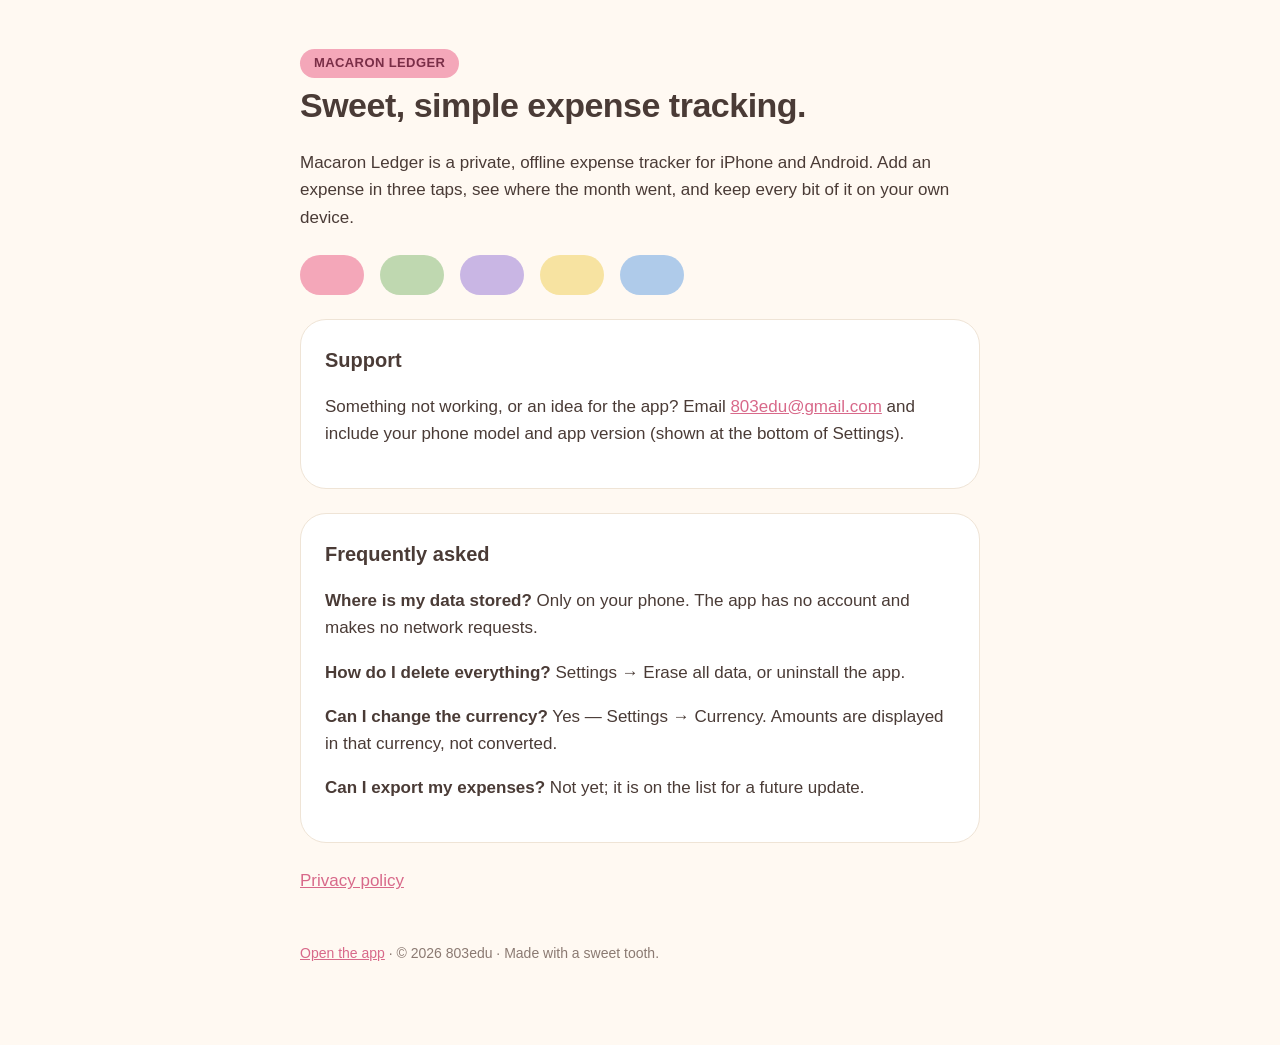
==== about/index.html @ 32e690c4 "Add files via upload" ====
<!doctype html>
<html lang="en"><head><meta charset="utf-8"><meta name="viewport" content="width=device-width,initial-scale=1">
<title>Macaron Ledger</title>
<style>
body{margin:0;background:#FFF9F2;color:#4A3B36;font:17px/1.6 -apple-system,BlinkMacSystemFont,"Segoe UI",Roboto,sans-serif}
main{max-width:680px;margin:0 auto;padding:48px 20px 80px}
h1{font-size:34px;letter-spacing:-.5px;margin:0 0 8px}h2{font-size:20px;margin:32px 0 8px}
a{color:#D8698A}.pill{display:inline-block;background:#F4A7B9;color:#7A2E47;border-radius:999px;padding:4px 14px;font-size:13px;font-weight:700;letter-spacing:.4px;text-transform:uppercase}
.card{background:#fff;border:1px solid #EFE4D6;border-radius:26px;padding:24px;margin:24px 0}
.mac{display:flex;gap:16px;margin:24px 0}.mac span{width:64px;height:40px;border-radius:32px;position:relative;display:block}
.mac span::after{content:"";position:absolute;left:8%;right:8%;top:42%;height:16%;border-radius:8px}
footer{color:#8B7A72;font-size:14px;margin-top:48px}
</style></head><body><main><span class="pill">Macaron Ledger</span>
<h1>Sweet, simple expense tracking.</h1>
<p>Macaron Ledger is a private, offline expense tracker for iPhone and Android. Add an expense in three taps, see where the month went, and keep every bit of it on your own device.</p>
<div class="mac">
<span style="background:#F4A7B9"></span><span style="background:#BFD8B0"></span><span style="background:#C9B6E4"></span><span style="background:#F7E3A1"></span><span style="background:#AFCBEA"></span>
</div>
<div class="card"><h2 style="margin-top:0">Support</h2>
<p>Something not working, or an idea for the app? Email <a href="mailto:803edu@gmail.com?subject=Macaron%20Ledger">803edu@gmail.com</a> and include your phone model and app version (shown at the bottom of Settings).</p></div>
<div class="card"><h2 style="margin-top:0">Frequently asked</h2>
<p><strong>Where is my data stored?</strong> Only on your phone. The app has no account and makes no network requests.</p>
<p><strong>How do I delete everything?</strong> Settings → Erase all data, or uninstall the app.</p>
<p><strong>Can I change the currency?</strong> Yes — Settings → Currency. Amounts are displayed in that currency, not converted.</p>
<p><strong>Can I export my expenses?</strong> Not yet; it is on the list for a future update.</p></div>
<p><a href="../privacy/">Privacy policy</a></p>
<footer><a href="../">Open the app</a> · © 2026 803edu · Made with a sweet tooth.</footer></main></body></html>
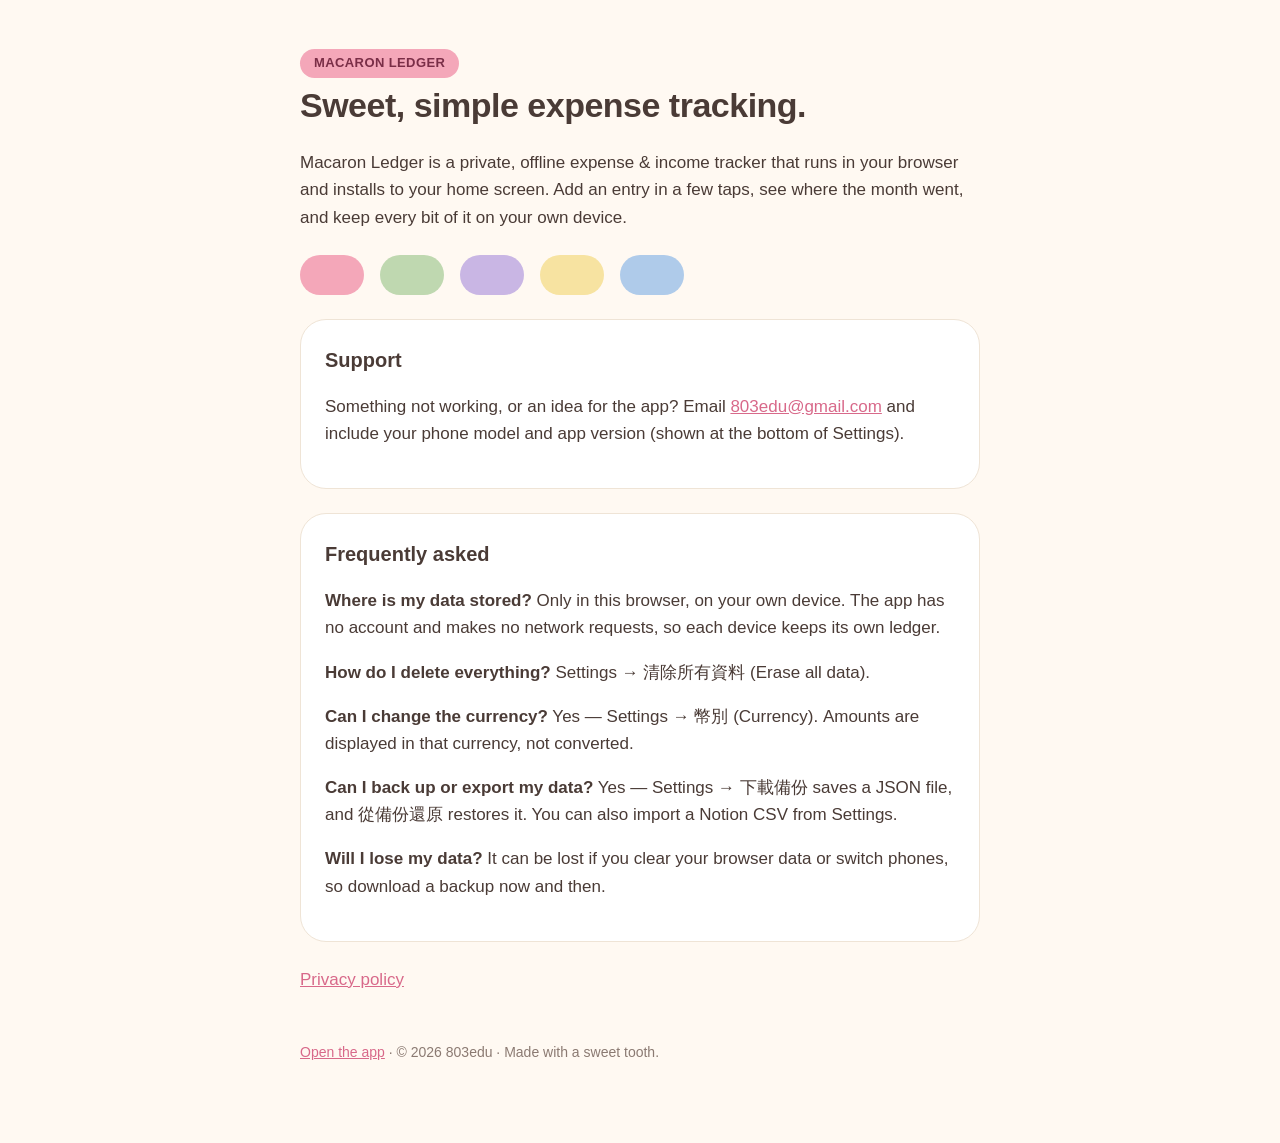
==== commit 34f48e75: "Rebuild app as editable no-build web source The repo previously contained only the compiled Expo web" ====
--- a/about/index.html
+++ b/about/index.html
@@ -12,16 +12,17 @@
 footer{color:#8B7A72;font-size:14px;margin-top:48px}
 </style></head><body><main><span class="pill">Macaron Ledger</span>
 <h1>Sweet, simple expense tracking.</h1>
-<p>Macaron Ledger is a private, offline expense tracker for iPhone and Android. Add an expense in three taps, see where the month went, and keep every bit of it on your own device.</p>
+<p>Macaron Ledger is a private, offline expense &amp; income tracker that runs in your browser and installs to your home screen. Add an entry in a few taps, see where the month went, and keep every bit of it on your own device.</p>
 <div class="mac">
 <span style="background:#F4A7B9"></span><span style="background:#BFD8B0"></span><span style="background:#C9B6E4"></span><span style="background:#F7E3A1"></span><span style="background:#AFCBEA"></span>
 </div>
 <div class="card"><h2 style="margin-top:0">Support</h2>
 <p>Something not working, or an idea for the app? Email <a href="mailto:803edu@gmail.com?subject=Macaron%20Ledger">803edu@gmail.com</a> and include your phone model and app version (shown at the bottom of Settings).</p></div>
 <div class="card"><h2 style="margin-top:0">Frequently asked</h2>
-<p><strong>Where is my data stored?</strong> Only on your phone. The app has no account and makes no network requests.</p>
-<p><strong>How do I delete everything?</strong> Settings → Erase all data, or uninstall the app.</p>
-<p><strong>Can I change the currency?</strong> Yes — Settings → Currency. Amounts are displayed in that currency, not converted.</p>
-<p><strong>Can I export my expenses?</strong> Not yet; it is on the list for a future update.</p></div>
+<p><strong>Where is my data stored?</strong> Only in this browser, on your own device. The app has no account and makes no network requests, so each device keeps its own ledger.</p>
+<p><strong>How do I delete everything?</strong> Settings → 清除所有資料 (Erase all data).</p>
+<p><strong>Can I change the currency?</strong> Yes — Settings → 幣別 (Currency). Amounts are displayed in that currency, not converted.</p>
+<p><strong>Can I back up or export my data?</strong> Yes — Settings → 下載備份 saves a JSON file, and 從備份還原 restores it. You can also import a Notion CSV from Settings.</p>
+<p><strong>Will I lose my data?</strong> It can be lost if you clear your browser data or switch phones, so download a backup now and then.</p></div>
 <p><a href="../privacy/">Privacy policy</a></p>
 <footer><a href="../">Open the app</a> · © 2026 803edu · Made with a sweet tooth.</footer></main></body></html>
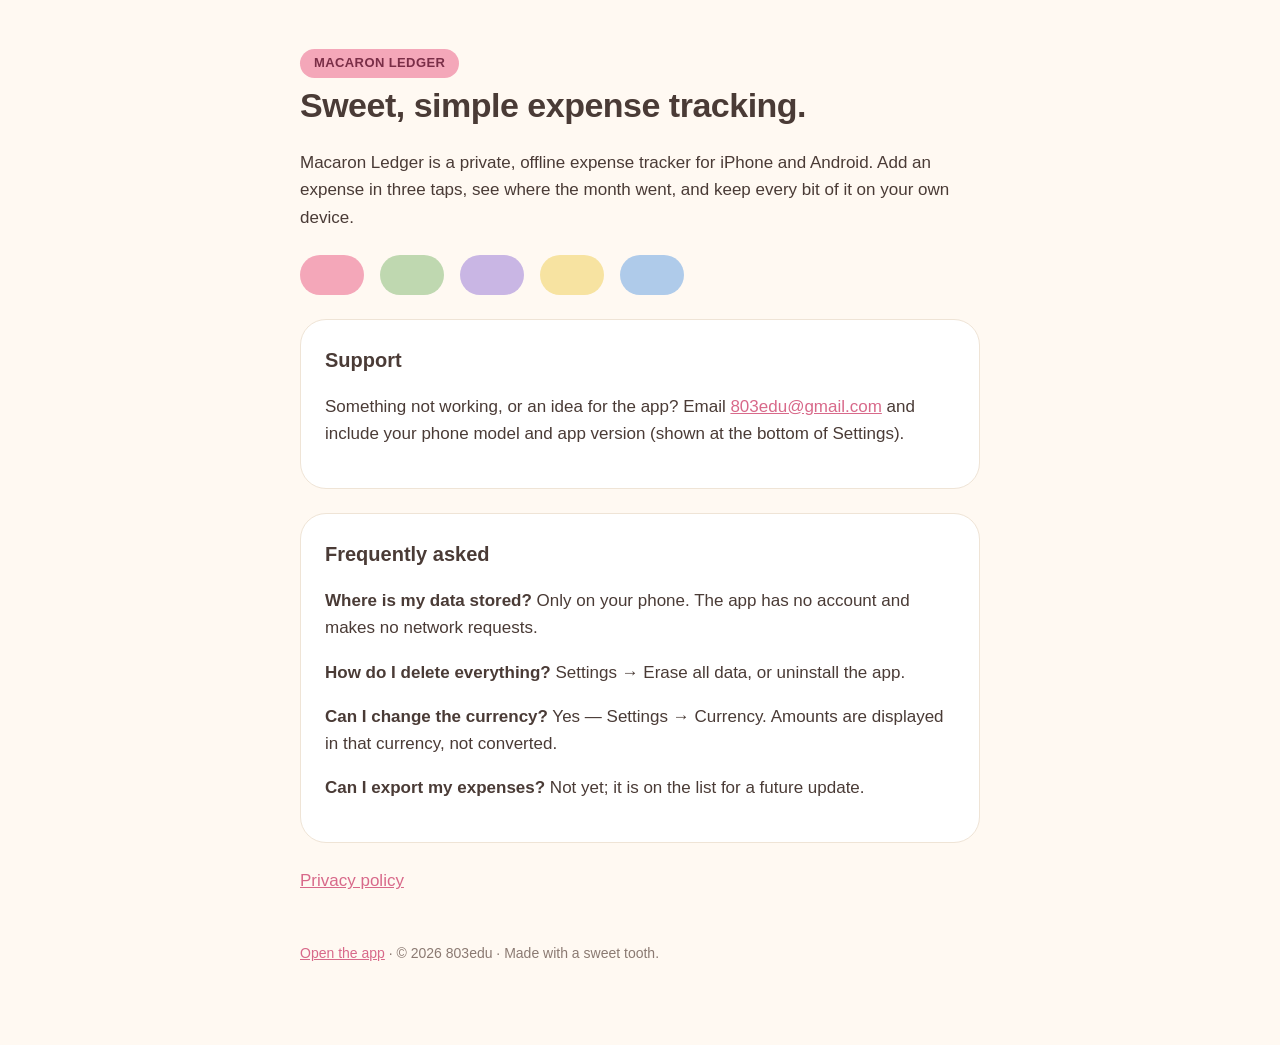
==== commit e87a86cc: "Revert "Rebuild app as editable no-build web source"" ====
--- a/about/index.html
+++ b/about/index.html
@@ -12,17 +12,16 @@
 footer{color:#8B7A72;font-size:14px;margin-top:48px}
 </style></head><body><main><span class="pill">Macaron Ledger</span>
 <h1>Sweet, simple expense tracking.</h1>
-<p>Macaron Ledger is a private, offline expense &amp; income tracker that runs in your browser and installs to your home screen. Add an entry in a few taps, see where the month went, and keep every bit of it on your own device.</p>
+<p>Macaron Ledger is a private, offline expense tracker for iPhone and Android. Add an expense in three taps, see where the month went, and keep every bit of it on your own device.</p>
 <div class="mac">
 <span style="background:#F4A7B9"></span><span style="background:#BFD8B0"></span><span style="background:#C9B6E4"></span><span style="background:#F7E3A1"></span><span style="background:#AFCBEA"></span>
 </div>
 <div class="card"><h2 style="margin-top:0">Support</h2>
 <p>Something not working, or an idea for the app? Email <a href="mailto:803edu@gmail.com?subject=Macaron%20Ledger">803edu@gmail.com</a> and include your phone model and app version (shown at the bottom of Settings).</p></div>
 <div class="card"><h2 style="margin-top:0">Frequently asked</h2>
-<p><strong>Where is my data stored?</strong> Only in this browser, on your own device. The app has no account and makes no network requests, so each device keeps its own ledger.</p>
-<p><strong>How do I delete everything?</strong> Settings → 清除所有資料 (Erase all data).</p>
-<p><strong>Can I change the currency?</strong> Yes — Settings → 幣別 (Currency). Amounts are displayed in that currency, not converted.</p>
-<p><strong>Can I back up or export my data?</strong> Yes — Settings → 下載備份 saves a JSON file, and 從備份還原 restores it. You can also import a Notion CSV from Settings.</p>
-<p><strong>Will I lose my data?</strong> It can be lost if you clear your browser data or switch phones, so download a backup now and then.</p></div>
+<p><strong>Where is my data stored?</strong> Only on your phone. The app has no account and makes no network requests.</p>
+<p><strong>How do I delete everything?</strong> Settings → Erase all data, or uninstall the app.</p>
+<p><strong>Can I change the currency?</strong> Yes — Settings → Currency. Amounts are displayed in that currency, not converted.</p>
+<p><strong>Can I export my expenses?</strong> Not yet; it is on the list for a future update.</p></div>
 <p><a href="../privacy/">Privacy policy</a></p>
 <footer><a href="../">Open the app</a> · © 2026 803edu · Made with a sweet tooth.</footer></main></body></html>
